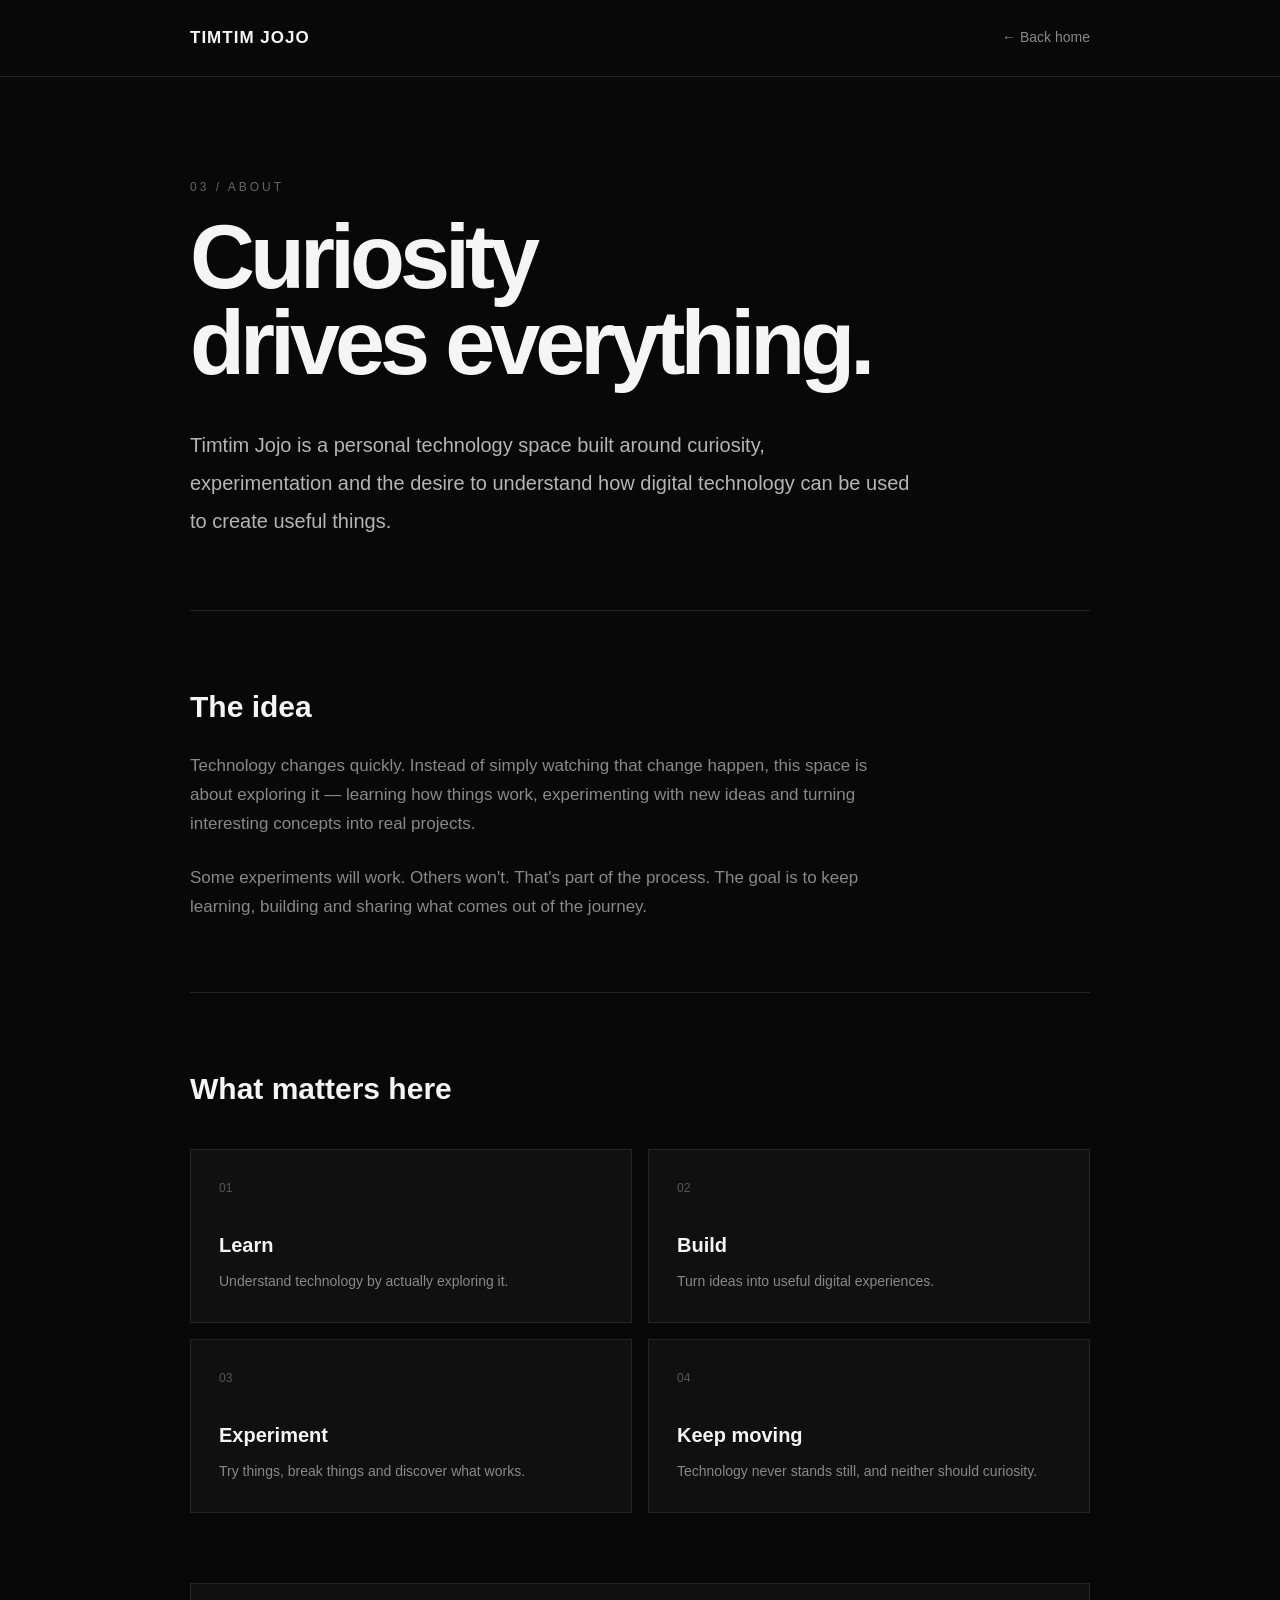
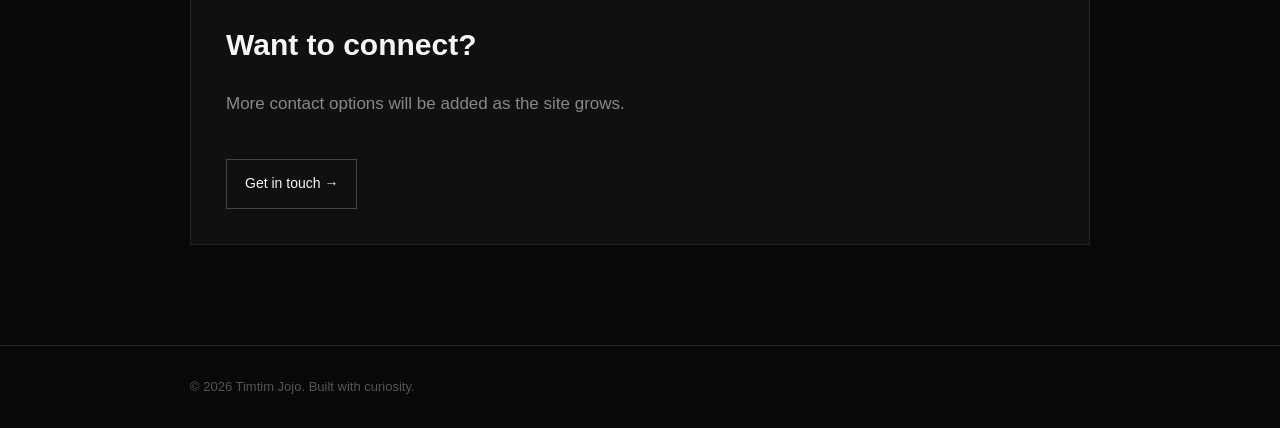
==== about.html @ 1bbe132c "Create about.html" ====
<!DOCTYPE html>
<html lang="en">
<head>
  <meta charset="UTF-8">
  <meta name="viewport" content="width=device-width, initial-scale=1.0">

  <title>About — Timtim Jojo</title>

  <meta
    name="description"
    content="About Timtim Jojo — technology, creativity, experimentation and building."
  >

  <style>
    * {
      margin: 0;
      padding: 0;
      box-sizing: border-box;
    }

    body {
      background: #080808;
      color: #f5f5f5;
      font-family: Arial, Helvetica, sans-serif;
      line-height: 1.7;
    }

    a {
      color: inherit;
      text-decoration: none;
    }

    .container {
      width: min(900px, 88%);
      margin: auto;
    }

    nav {
      border-bottom: 1px solid #242424;
    }

    .nav-inner {
      min-height: 76px;
      display: flex;
      align-items: center;
      justify-content: space-between;
    }

    .logo {
      font-size: 17px;
      font-weight: 700;
      letter-spacing: 1px;
    }

    .back {
      color: #888;
      font-size: 14px;
    }

    .back:hover {
      color: white;
    }

    main {
      padding: 100px 0;
    }

    .label {
      color: #666;
      font-size: 12px;
      text-transform: uppercase;
      letter-spacing: 3px;
      margin-bottom: 18px;
    }

    h1 {
      font-size: clamp(50px, 9vw, 90px);
      line-height: 0.95;
      letter-spacing: -5px;
      margin-bottom: 40px;
    }

    .intro {
      color: #b5b5b5;
      font-size: 20px;
      line-height: 1.9;
      max-width: 720px;
    }

    .divider {
      height: 1px;
      background: #242424;
      margin: 70px 0;
    }

    h2 {
      font-size: 30px;
      margin-bottom: 20px;
    }

    p {
      color: #888;
      font-size: 17px;
      margin-bottom: 25px;
      max-width: 720px;
    }

    .principles {
      display: grid;
      grid-template-columns: repeat(2, 1fr);
      gap: 16px;
      margin-top: 35px;
    }

    .principle {
      background: #101010;
      border: 1px solid #242424;
      padding: 28px;
    }

    .principle span {
      display: block;
      color: #555;
      font-size: 12px;
      margin-bottom: 30px;
    }

    .principle h3 {
      font-size: 20px;
      margin-bottom: 8px;
    }

    .principle p {
      font-size: 14px;
      margin-bottom: 0;
    }

    .contact {
      margin-top: 70px;
      padding: 35px;
      border: 1px solid #242424;
      background: #101010;
    }

    .contact a {
      display: inline-block;
      margin-top: 15px;
      padding: 12px 18px;
      border: 1px solid #444;
      font-size: 14px;
    }

    .contact a:hover {
      background: white;
      color: black;
    }

    footer {
      border-top: 1px solid #242424;
      padding: 30px 0;
      color: #555;
      font-size: 13px;
    }

    @media (max-width: 650px) {
      main {
        padding: 70px 0;
      }

      h1 {
        letter-spacing: -3px;
      }

      .principles {
        grid-template-columns: 1fr;
      }
    }
  </style>
</head>

<body>

  <nav>
    <div class="container nav-inner">

      <a href="index.html" class="logo">
        TIMTIM JOJO
      </a>

      <a href="index.html" class="back">
        ← Back home
      </a>

    </div>
  </nav>

  <main>

    <div class="container">

      <div class="label">
        03 / About
      </div>

      <h1>
        Curiosity<br>
        drives everything.
      </h1>

      <div class="intro">
        Timtim Jojo is a personal technology space built around
        curiosity, experimentation and the desire to understand
        how digital technology can be used to create useful things.
      </div>

      <div class="divider"></div>

      <h2>The idea</h2>

      <p>
        Technology changes quickly. Instead of simply watching that
        change happen, this space is about exploring it — learning
        how things work, experimenting with new ideas and turning
        interesting concepts into real projects.
      </p>

      <p>
        Some experiments will work. Others won't. That's part of the
        process. The goal is to keep learning, building and sharing
        what comes out of the journey.
      </p>

      <div class="divider"></div>

      <h2>What matters here</h2>

      <div class="principles">

        <div class="principle">
          <span>01</span>
          <h3>Learn</h3>
          <p>
            Understand technology by actually exploring it.
          </p>
        </div>

        <div class="principle">
          <span>02</span>
          <h3>Build</h3>
          <p>
            Turn ideas into useful digital experiences.
          </p>
        </div>

        <div class="principle">
          <span>03</span>
          <h3>Experiment</h3>
          <p>
            Try things, break things and discover what works.
          </p>
        </div>

        <div class="principle">
          <span>04</span>
          <h3>Keep moving</h3>
          <p>
            Technology never stands still, and neither should curiosity.
          </p>
        </div>

      </div>

      <div class="contact">

        <h2>
          Want to connect?
        </h2>

        <p>
          More contact options will be added as the site grows.
        </p>

        <a href="index.html#contact">
          Get in touch →
        </a>

      </div>

    </div>

  </main>

  <footer>
    <div class="container">
      © 2026 Timtim Jojo. Built with curiosity.
    </div>
  </footer>

</body>
</html>
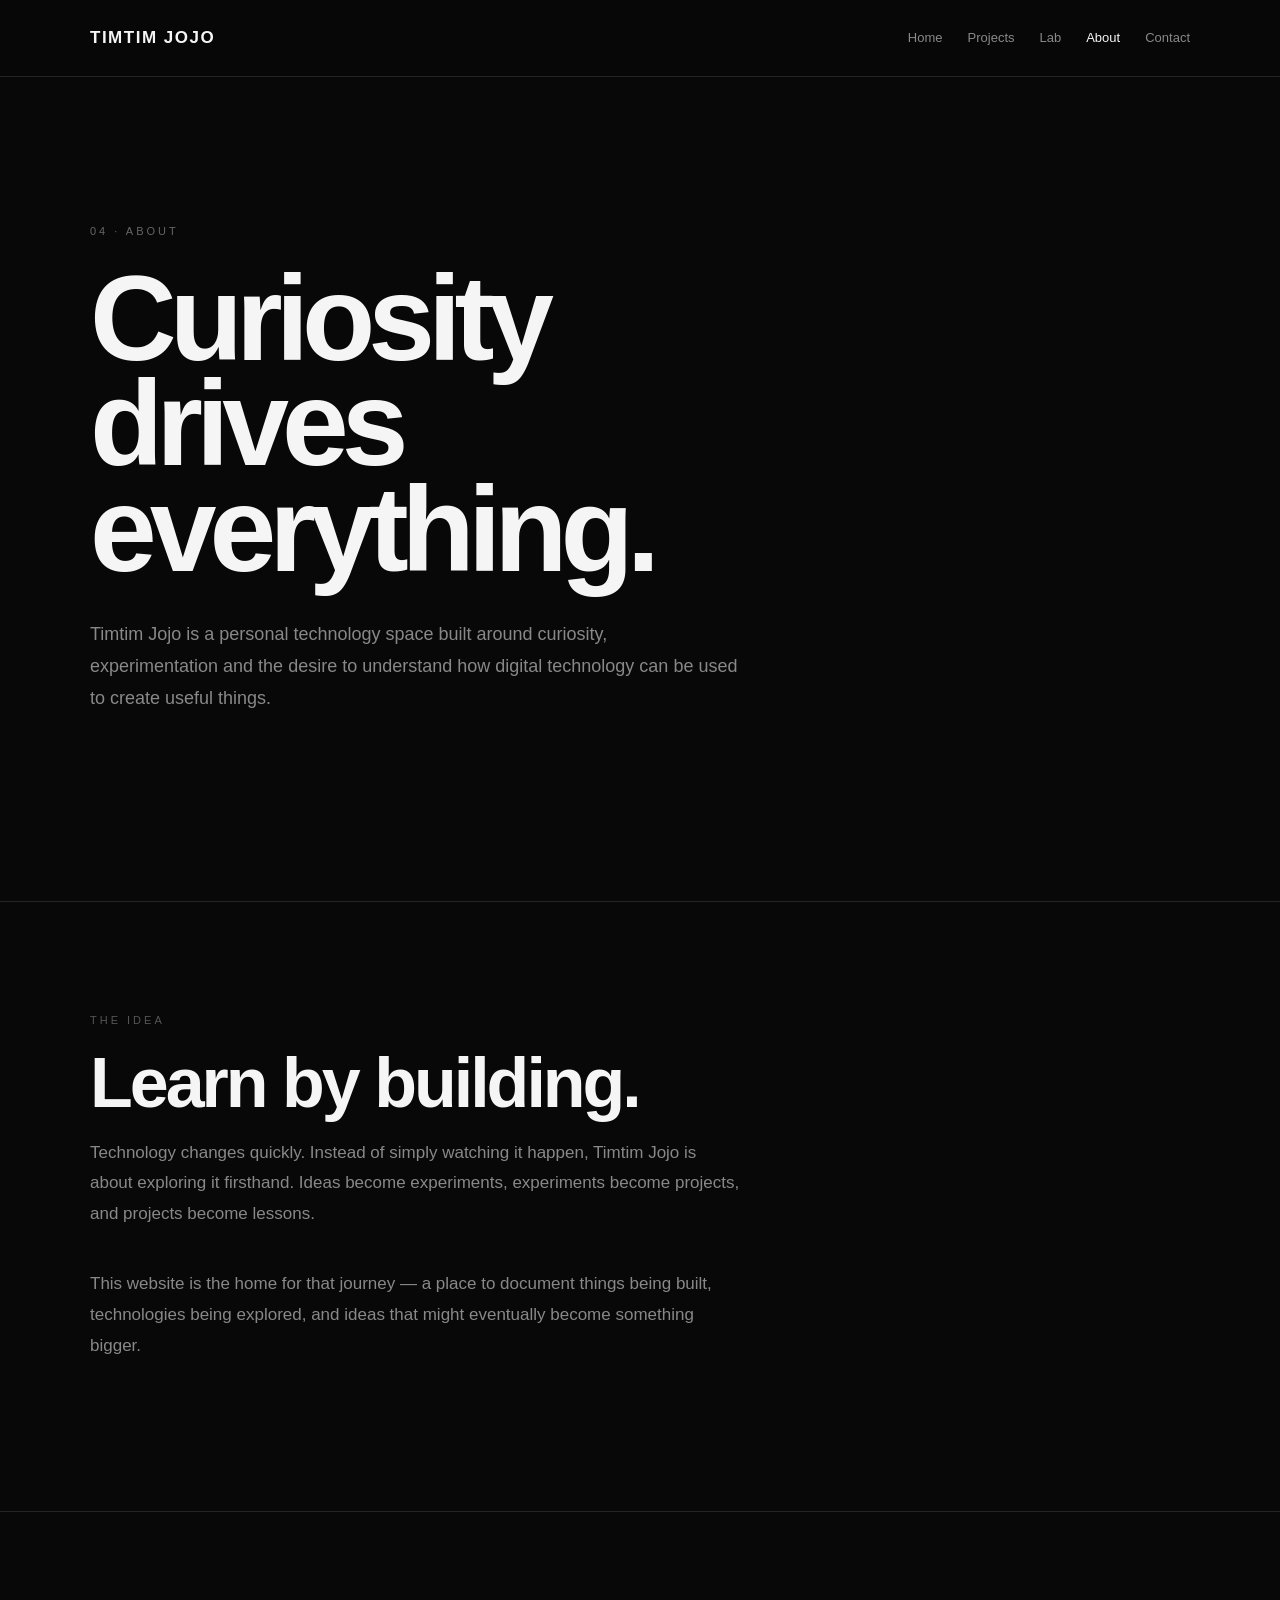
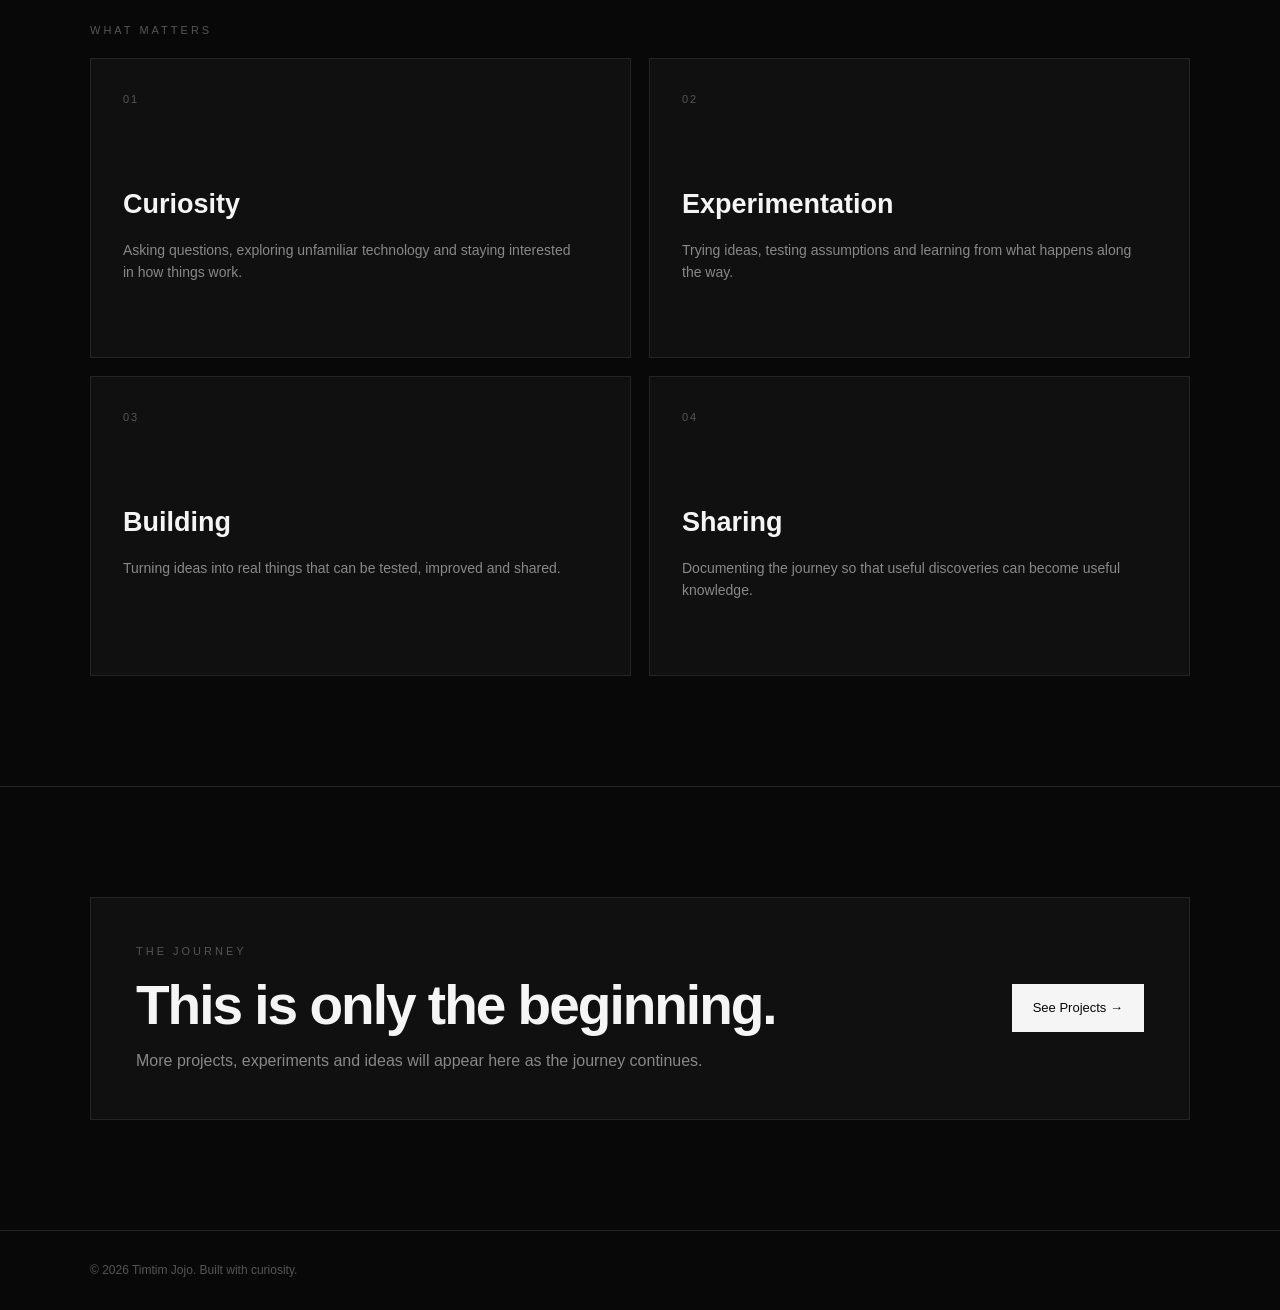
==== commit 6160df09: "Update about.html" ====
--- a/about.html
+++ b/about.html
@@ -8,293 +8,264 @@
 
   <meta
     name="description"
-    content="About Timtim Jojo — technology, creativity, experimentation and building."
+    content="About Timtim Jojo — curiosity, technology, experimentation and building useful things."
   >
 
-  <style>
-    * {
-      margin: 0;
-      padding: 0;
-      box-sizing: border-box;
-    }
-
-    body {
-      background: #080808;
-      color: #f5f5f5;
-      font-family: Arial, Helvetica, sans-serif;
-      line-height: 1.7;
-    }
-
-    a {
-      color: inherit;
-      text-decoration: none;
-    }
-
-    .container {
-      width: min(900px, 88%);
-      margin: auto;
-    }
-
-    nav {
-      border-bottom: 1px solid #242424;
-    }
-
-    .nav-inner {
-      min-height: 76px;
-      display: flex;
-      align-items: center;
-      justify-content: space-between;
-    }
-
-    .logo {
-      font-size: 17px;
-      font-weight: 700;
-      letter-spacing: 1px;
-    }
-
-    .back {
-      color: #888;
-      font-size: 14px;
-    }
-
-    .back:hover {
-      color: white;
-    }
-
-    main {
-      padding: 100px 0;
-    }
-
-    .label {
-      color: #666;
-      font-size: 12px;
-      text-transform: uppercase;
-      letter-spacing: 3px;
-      margin-bottom: 18px;
-    }
-
-    h1 {
-      font-size: clamp(50px, 9vw, 90px);
-      line-height: 0.95;
-      letter-spacing: -5px;
-      margin-bottom: 40px;
-    }
-
-    .intro {
-      color: #b5b5b5;
-      font-size: 20px;
-      line-height: 1.9;
-      max-width: 720px;
-    }
-
-    .divider {
-      height: 1px;
-      background: #242424;
-      margin: 70px 0;
-    }
-
-    h2 {
-      font-size: 30px;
-      margin-bottom: 20px;
-    }
-
-    p {
-      color: #888;
-      font-size: 17px;
-      margin-bottom: 25px;
-      max-width: 720px;
-    }
-
-    .principles {
-      display: grid;
-      grid-template-columns: repeat(2, 1fr);
-      gap: 16px;
-      margin-top: 35px;
-    }
-
-    .principle {
-      background: #101010;
-      border: 1px solid #242424;
-      padding: 28px;
-    }
-
-    .principle span {
-      display: block;
-      color: #555;
-      font-size: 12px;
-      margin-bottom: 30px;
-    }
-
-    .principle h3 {
-      font-size: 20px;
-      margin-bottom: 8px;
-    }
-
-    .principle p {
-      font-size: 14px;
-      margin-bottom: 0;
-    }
-
-    .contact {
-      margin-top: 70px;
-      padding: 35px;
-      border: 1px solid #242424;
-      background: #101010;
-    }
-
-    .contact a {
-      display: inline-block;
-      margin-top: 15px;
-      padding: 12px 18px;
-      border: 1px solid #444;
-      font-size: 14px;
-    }
-
-    .contact a:hover {
-      background: white;
-      color: black;
-    }
-
-    footer {
-      border-top: 1px solid #242424;
-      padding: 30px 0;
-      color: #555;
-      font-size: 13px;
-    }
-
-    @media (max-width: 650px) {
-      main {
-        padding: 70px 0;
-      }
-
-      h1 {
-        letter-spacing: -3px;
-      }
-
-      .principles {
-        grid-template-columns: 1fr;
-      }
-    }
-  </style>
+  <link rel="stylesheet" href="css/style.css">
 </head>
 
 <body>
 
-  <nav>
+  <!-- NAVIGATION -->
+
+  <nav class="navbar">
+
     <div class="container nav-inner">
 
       <a href="index.html" class="logo">
         TIMTIM JOJO
       </a>
 
-      <a href="index.html" class="back">
-        ← Back home
-      </a>
+      <div class="nav-links">
+
+        <a href="index.html">
+          Home
+        </a>
+
+        <a href="projects.html">
+          Projects
+        </a>
+
+        <a href="lab.html">
+          Lab
+        </a>
+
+        <a href="about.html" class="active">
+          About
+        </a>
+
+        <a href="index.html#contact">
+          Contact
+        </a>
+
+      </div>
 
     </div>
+
   </nav>
 
+
+  <!-- ABOUT -->
+
   <main>
 
+    <section class="hero">
+
+      <div class="container">
+
+        <div class="hero-content">
+
+          <div class="eyebrow">
+            04 · About
+          </div>
+
+          <h1>
+            Curiosity<br>
+            drives everything.
+          </h1>
+
+          <p class="hero-text">
+            Timtim Jojo is a personal technology space built around
+            curiosity, experimentation and the desire to understand
+            how digital technology can be used to create useful things.
+          </p>
+
+        </div>
+
+      </div>
+
+    </section>
+
+
+    <!-- STORY -->
+
+    <section class="section">
+
+      <div class="container">
+
+        <div class="section-label">
+          The idea
+        </div>
+
+        <div class="about-preview">
+
+          <h2 class="section-title">
+            Learn by building.
+          </h2>
+
+          <p class="section-description">
+            Technology changes quickly. Instead of simply watching
+            it happen, Timtim Jojo is about exploring it firsthand.
+            Ideas become experiments, experiments become projects,
+            and projects become lessons.
+          </p>
+
+          <p class="section-description">
+            This website is the home for that journey — a place to
+            document things being built, technologies being explored,
+            and ideas that might eventually become something bigger.
+          </p>
+
+        </div>
+
+      </div>
+
+    </section>
+
+
+    <!-- VALUES -->
+
+    <section class="section">
+
+      <div class="container">
+
+        <div class="section-label">
+          What matters
+        </div>
+
+        <div class="grid">
+
+          <article class="card">
+
+            <div class="card-number">
+              01
+            </div>
+
+            <h3>
+              Curiosity
+            </h3>
+
+            <p>
+              Asking questions, exploring unfamiliar technology
+              and staying interested in how things work.
+            </p>
+
+          </article>
+
+
+          <article class="card">
+
+            <div class="card-number">
+              02
+            </div>
+
+            <h3>
+              Experimentation
+            </h3>
+
+            <p>
+              Trying ideas, testing assumptions and learning
+              from what happens along the way.
+            </p>
+
+          </article>
+
+
+          <article class="card">
+
+            <div class="card-number">
+              03
+            </div>
+
+            <h3>
+              Building
+            </h3>
+
+            <p>
+              Turning ideas into real things that can be tested,
+              improved and shared.
+            </p>
+
+          </article>
+
+
+          <article class="card">
+
+            <div class="card-number">
+              04
+            </div>
+
+            <h3>
+              Sharing
+            </h3>
+
+            <p>
+              Documenting the journey so that useful discoveries
+              can become useful knowledge.
+            </p>
+
+          </article>
+
+        </div>
+
+      </div>
+
+    </section>
+
+
+    <!-- CLOSING -->
+
+    <section class="section">
+
+      <div class="container">
+
+        <div class="contact-box">
+
+          <div>
+
+            <div class="section-label">
+              The journey
+            </div>
+
+            <h2>
+              This is only the beginning.
+            </h2>
+
+            <p>
+              More projects, experiments and ideas will appear
+              here as the journey continues.
+            </p>
+
+          </div>
+
+          <a href="projects.html" class="button primary">
+            See Projects →
+          </a>
+
+        </div>
+
+      </div>
+
+    </section>
+
+  </main>
+
+
+  <!-- FOOTER -->
+
+  <footer>
+
     <div class="container">
 
-      <div class="label">
-        03 / About
-      </div>
-
-      <h1>
-        Curiosity<br>
-        drives everything.
-      </h1>
-
-      <div class="intro">
-        Timtim Jojo is a personal technology space built around
-        curiosity, experimentation and the desire to understand
-        how digital technology can be used to create useful things.
-      </div>
-
-      <div class="divider"></div>
-
-      <h2>The idea</h2>
-
-      <p>
-        Technology changes quickly. Instead of simply watching that
-        change happen, this space is about exploring it — learning
-        how things work, experimenting with new ideas and turning
-        interesting concepts into real projects.
-      </p>
-
-      <p>
-        Some experiments will work. Others won't. That's part of the
-        process. The goal is to keep learning, building and sharing
-        what comes out of the journey.
-      </p>
-
-      <div class="divider"></div>
-
-      <h2>What matters here</h2>
-
-      <div class="principles">
-
-        <div class="principle">
-          <span>01</span>
-          <h3>Learn</h3>
-          <p>
-            Understand technology by actually exploring it.
-          </p>
-        </div>
-
-        <div class="principle">
-          <span>02</span>
-          <h3>Build</h3>
-          <p>
-            Turn ideas into useful digital experiences.
-          </p>
-        </div>
-
-        <div class="principle">
-          <span>03</span>
-          <h3>Experiment</h3>
-          <p>
-            Try things, break things and discover what works.
-          </p>
-        </div>
-
-        <div class="principle">
-          <span>04</span>
-          <h3>Keep moving</h3>
-          <p>
-            Technology never stands still, and neither should curiosity.
-          </p>
-        </div>
-
-      </div>
-
-      <div class="contact">
-
-        <h2>
-          Want to connect?
-        </h2>
-
-        <p>
-          More contact options will be added as the site grows.
-        </p>
-
-        <a href="index.html#contact">
-          Get in touch →
-        </a>
-
-      </div>
+      © 2026 Timtim Jojo.
+      Built with curiosity.
 
     </div>
 
-  </main>
-
-  <footer>
-    <div class="container">
-      © 2026 Timtim Jojo. Built with curiosity.
-    </div>
   </footer>
+
+
+  <script src="js/main.js"></script>
 
 </body>
 </html>
--- a/css/style.css
+++ b/css/style.css
@@ -0,0 +1,393 @@
+/* =========================================================
+   TIMTIM JOJO — MAIN STYLESHEET
+   ========================================================= */
+
+* {
+  margin: 0;
+  padding: 0;
+  box-sizing: border-box;
+}
+
+:root {
+  --bg: #080808;
+  --surface: #101010;
+  --surface-2: #141414;
+  --border: #242424;
+  --border-light: #333333;
+  --text: #f5f5f5;
+  --muted: #888888;
+  --soft: #b5b5b5;
+}
+
+html {
+  scroll-behavior: smooth;
+}
+
+body {
+  background: var(--bg);
+  color: var(--text);
+  font-family: Arial, Helvetica, sans-serif;
+  line-height: 1.6;
+}
+
+a {
+  color: inherit;
+  text-decoration: none;
+}
+
+button,
+a {
+  -webkit-tap-highlight-color: transparent;
+}
+
+.container {
+  width: min(1100px, 88%);
+  margin: 0 auto;
+}
+
+
+/* =========================================================
+   NAVIGATION
+   ========================================================= */
+
+.navbar {
+  position: sticky;
+  top: 0;
+  z-index: 1000;
+  background: rgba(8, 8, 8, 0.94);
+  border-bottom: 1px solid var(--border);
+  backdrop-filter: blur(12px);
+}
+
+.nav-inner {
+  min-height: 76px;
+  display: flex;
+  align-items: center;
+  justify-content: space-between;
+  gap: 25px;
+}
+
+.logo {
+  font-size: 17px;
+  font-weight: 700;
+  letter-spacing: 1.5px;
+  white-space: nowrap;
+}
+
+.nav-links {
+  display: flex;
+  align-items: center;
+  gap: 25px;
+}
+
+.nav-links a {
+  color: var(--muted);
+  font-size: 13px;
+  transition: color 0.2s ease;
+}
+
+.nav-links a:hover,
+.nav-links a.active {
+  color: var(--text);
+}
+
+
+/* =========================================================
+   HERO
+   ========================================================= */
+
+.hero {
+  min-height: calc(100vh - 76px);
+  display: flex;
+  align-items: center;
+  padding: 100px 0;
+}
+
+.hero-content {
+  max-width: 850px;
+}
+
+.eyebrow {
+  color: #666666;
+  text-transform: uppercase;
+  letter-spacing: 3px;
+  font-size: 11px;
+  margin-bottom: 25px;
+}
+
+.hero h1 {
+  font-size: clamp(58px, 11vw, 120px);
+  line-height: 0.88;
+  letter-spacing: -7px;
+  margin-bottom: 35px;
+}
+
+.hero-text {
+  max-width: 650px;
+  color: var(--muted);
+  font-size: 18px;
+  line-height: 1.8;
+  margin-bottom: 40px;
+}
+
+
+/* =========================================================
+   BUTTONS
+   ========================================================= */
+
+.buttons {
+  display: flex;
+  align-items: center;
+  flex-wrap: wrap;
+  gap: 12px;
+}
+
+.button {
+  display: inline-flex;
+  align-items: center;
+  justify-content: center;
+  min-height: 48px;
+  padding: 0 20px;
+  border: 1px solid var(--border-light);
+  color: var(--text);
+  font-size: 13px;
+  transition: all 0.25s ease;
+}
+
+.button:hover {
+  border-color: #666666;
+  transform: translateY(-2px);
+}
+
+.button.primary {
+  background: var(--text);
+  color: #080808;
+  border-color: var(--text);
+}
+
+.button.primary:hover {
+  background: #cccccc;
+}
+
+
+/* =========================================================
+   SECTIONS
+   ========================================================= */
+
+.section {
+  padding: 110px 0;
+  border-top: 1px solid var(--border);
+}
+
+.section-label {
+  color: #555555;
+  font-size: 11px;
+  text-transform: uppercase;
+  letter-spacing: 3px;
+  margin-bottom: 18px;
+}
+
+.section-title {
+  font-size: clamp(38px, 6vw, 70px);
+  line-height: 1;
+  letter-spacing: -3px;
+  margin-bottom: 20px;
+}
+
+.section-description {
+  color: var(--muted);
+  max-width: 650px;
+  font-size: 17px;
+  line-height: 1.8;
+  margin-bottom: 40px;
+}
+
+
+/* =========================================================
+   CARDS
+   ========================================================= */
+
+.grid {
+  display: grid;
+  grid-template-columns: repeat(2, 1fr);
+  gap: 18px;
+}
+
+.card {
+  display: block;
+  min-height: 300px;
+  padding: 32px;
+  background: var(--surface);
+  border: 1px solid var(--border);
+  transition: all 0.25s ease;
+}
+
+.card:hover {
+  transform: translateY(-5px);
+  border-color: #444444;
+  background: var(--surface-2);
+}
+
+.card-number {
+  color: #555555;
+  font-size: 11px;
+  letter-spacing: 2px;
+}
+
+.card h3 {
+  font-size: 27px;
+  margin: 75px 0 12px;
+}
+
+.card p {
+  color: var(--muted);
+  font-size: 14px;
+  max-width: 450px;
+}
+
+
+/* =========================================================
+   ABOUT PREVIEW
+   ========================================================= */
+
+.about-preview {
+  max-width: 850px;
+}
+
+.text-link {
+  display: inline-block;
+  border-bottom: 1px solid #444444;
+  padding-bottom: 5px;
+  font-size: 14px;
+  transition: border-color 0.2s ease;
+}
+
+.text-link:hover {
+  border-color: white;
+}
+
+
+/* =========================================================
+   CONTACT
+   ========================================================= */
+
+.contact-box {
+  display: flex;
+  align-items: center;
+  justify-content: space-between;
+  gap: 40px;
+  padding: 45px;
+  background: var(--surface);
+  border: 1px solid var(--border);
+}
+
+.contact-box h2 {
+  font-size: clamp(32px, 5vw, 55px);
+  line-height: 1;
+  letter-spacing: -2px;
+  margin-bottom: 15px;
+}
+
+.contact-box p {
+  color: var(--muted);
+}
+
+
+/* =========================================================
+   FOOTER
+   ========================================================= */
+
+footer {
+  border-top: 1px solid var(--border);
+  padding: 30px 0;
+  color: #555555;
+  font-size: 12px;
+}
+
+
+/* =========================================================
+   MOBILE
+   ========================================================= */
+
+@media (max-width: 760px) {
+
+  .nav-inner {
+    min-height: 65px;
+  }
+
+  .nav-links {
+    gap: 12px;
+  }
+
+  .nav-links a {
+    font-size: 11px;
+  }
+
+  .hero {
+    min-height: auto;
+    padding: 100px 0 120px;
+  }
+
+  .hero h1 {
+    letter-spacing: -4px;
+  }
+
+  .grid {
+    grid-template-columns: 1fr;
+  }
+
+  .contact-box {
+    flex-direction: column;
+    align-items: flex-start;
+  }
+
+}
+
+@media (max-width: 500px) {
+
+  .container {
+    width: 90%;
+  }
+
+  .logo {
+    font-size: 14px;
+  }
+
+  .nav-links {
+    gap: 9px;
+  }
+
+  .nav-links a {
+    font-size: 10px;
+  }
+
+  .hero {
+    padding-top: 80px;
+  }
+
+  .hero-text {
+    font-size: 16px;
+  }
+
+  .buttons {
+    flex-direction: column;
+    align-items: stretch;
+  }
+
+  .button {
+    width: 100%;
+  }
+
+  .section {
+    padding: 80px 0;
+  }
+
+  .card {
+    min-height: 260px;
+  }
+
+  .contact-box {
+    padding: 30px;
+  }
+
+}
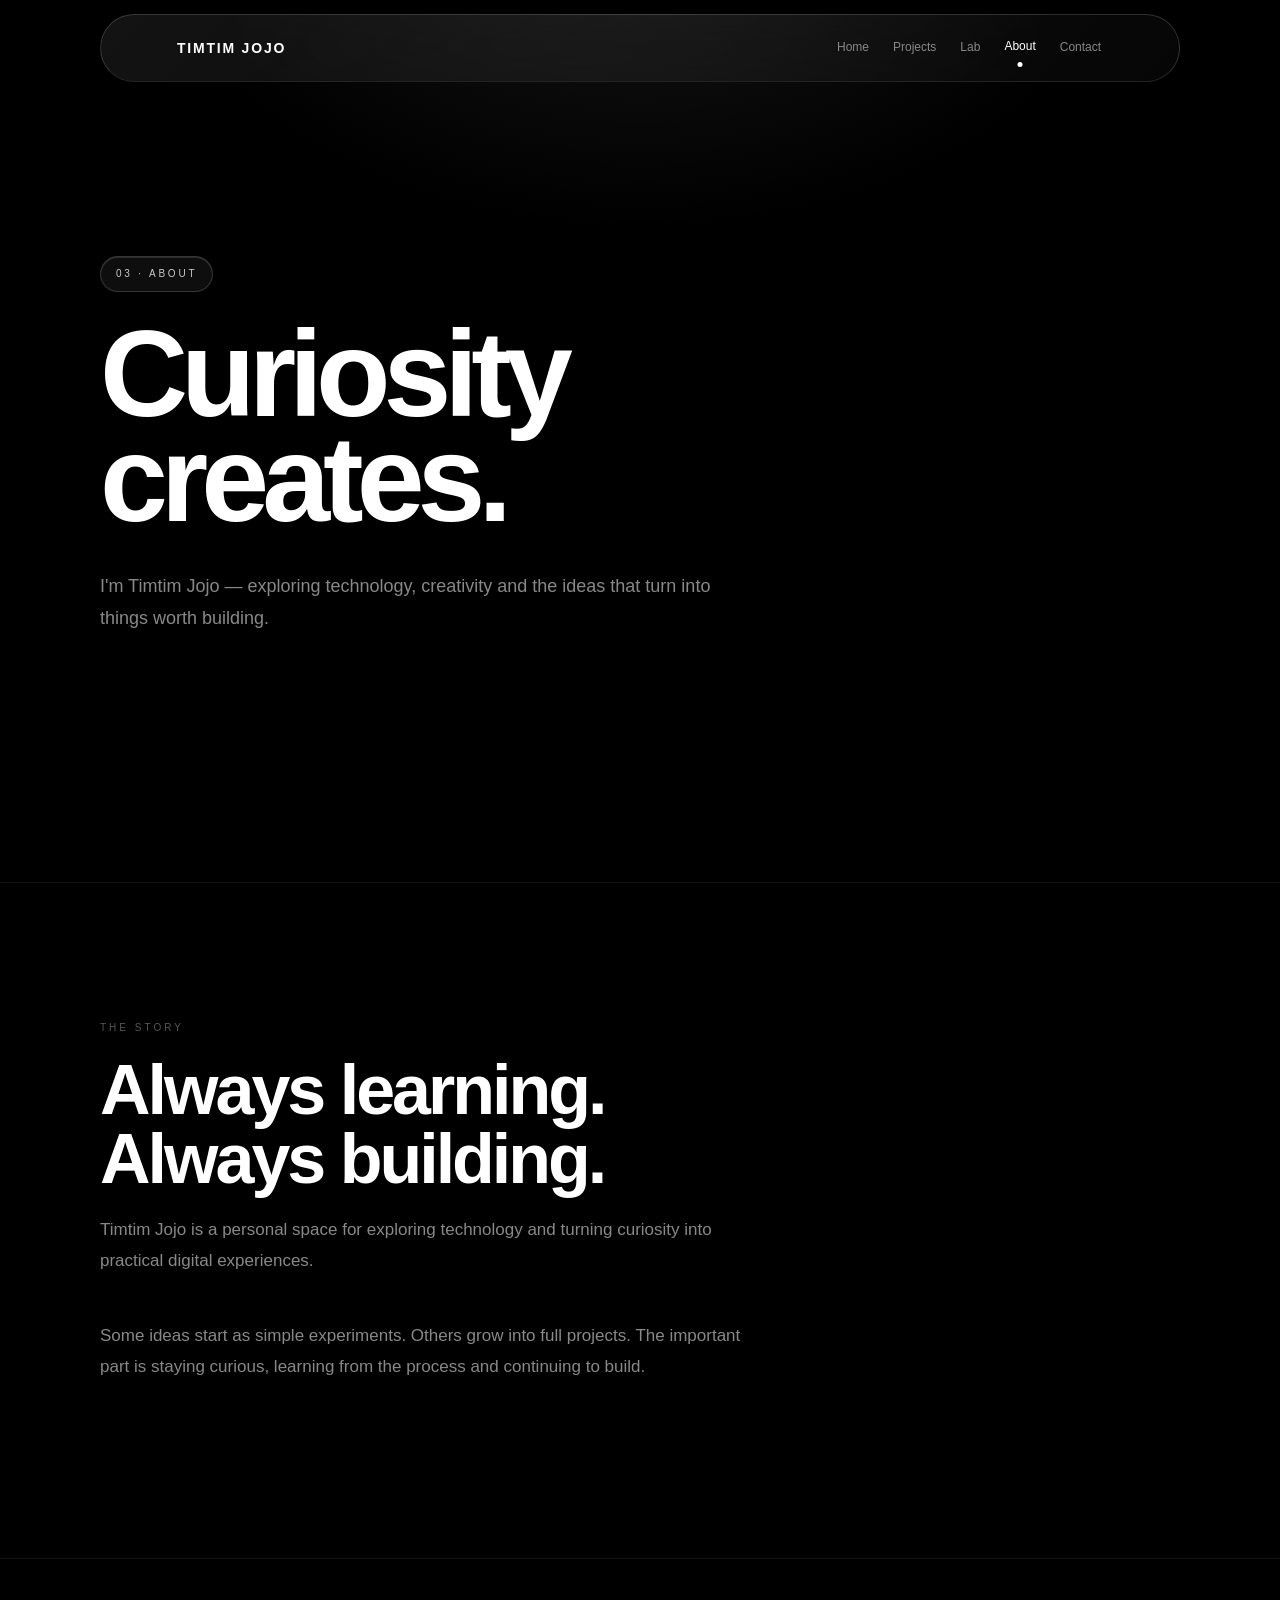
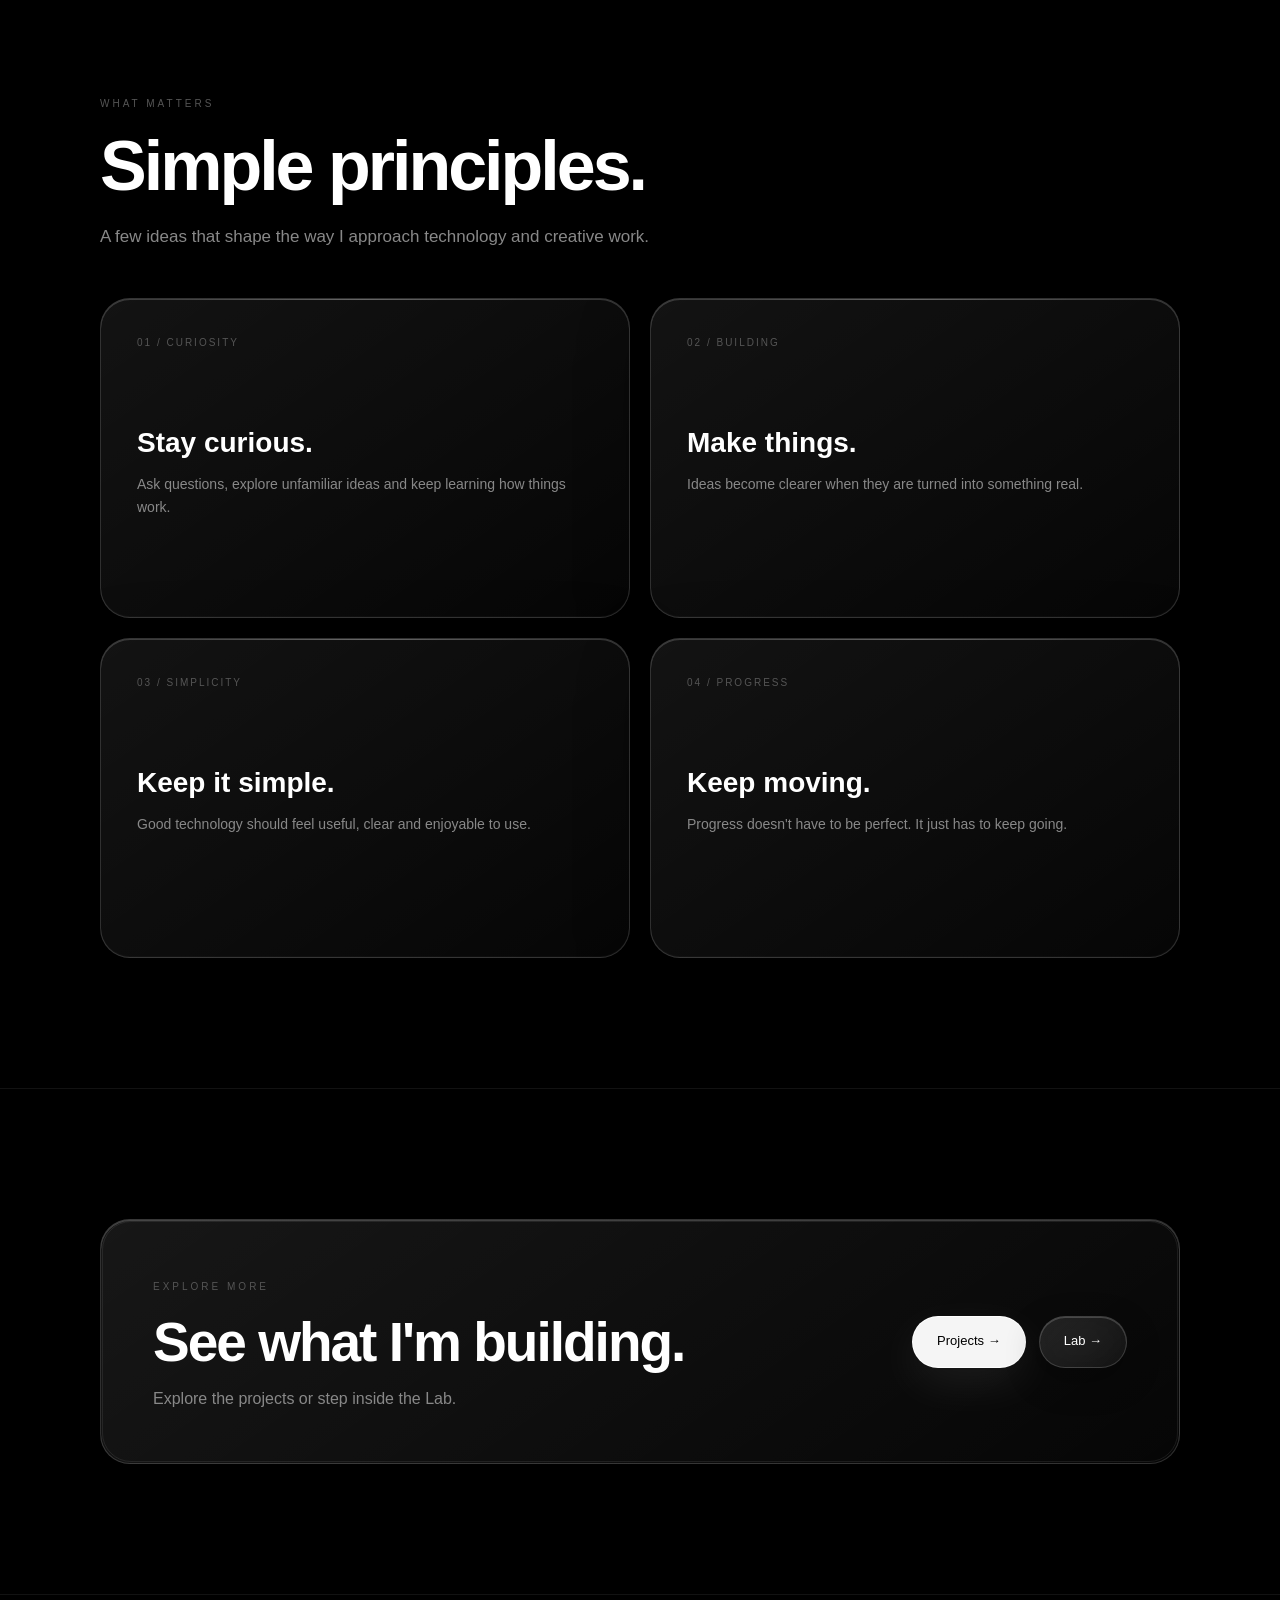
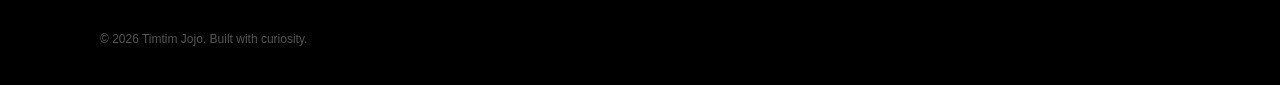
==== commit 30858379: "Update about.html" ====
--- a/about.html
+++ b/about.html
@@ -8,7 +8,12 @@
 
   <meta
     name="description"
-    content="About Timtim Jojo — curiosity, technology, experimentation and building useful things."
+    content="About Timtim Jojo — curiosity, technology, creativity and building useful digital experiences."
+  >
+
+  <meta
+    name="google-site-verification"
+    content="C1fHJTBb7CfI8gK5sGVgSLDNzCFoXIOMep0M8qt9bts"
   >
 
   <link rel="stylesheet" href="css/style.css">
@@ -16,7 +21,9 @@
 
 <body>
 
-  <!-- NAVIGATION -->
+  <!-- =====================================================
+       NAVIGATION
+       ===================================================== -->
 
   <nav class="navbar">
 
@@ -55,10 +62,17 @@
   </nav>
 
 
-  <!-- ABOUT -->
+  <!-- =====================================================
+       MAIN
+       ===================================================== -->
 
   <main>
 
+
+    <!-- ===================================================
+         ABOUT HERO
+         =================================================== -->
+
     <section class="hero">
 
       <div class="container">
@@ -66,18 +80,17 @@
         <div class="hero-content">
 
           <div class="eyebrow">
-            04 · About
+            03 · About
           </div>
 
           <h1>
             Curiosity<br>
-            drives everything.
+            creates.
           </h1>
 
           <p class="hero-text">
-            Timtim Jojo is a personal technology space built around
-            curiosity, experimentation and the desire to understand
-            how digital technology can be used to create useful things.
+            I'm Timtim Jojo — exploring technology, creativity
+            and the ideas that turn into things worth building.
           </p>
 
         </div>
@@ -87,34 +100,141 @@
     </section>
 
 
-    <!-- STORY -->
+    <!-- ===================================================
+         STORY
+         =================================================== -->
 
     <section class="section">
 
       <div class="container">
 
+        <div class="about-preview">
+
+          <div class="section-label">
+            The Story
+          </div>
+
+          <h2 class="section-title">
+            Always learning.<br>
+            Always building.
+          </h2>
+
+          <p class="section-description">
+            Timtim Jojo is a personal space for exploring
+            technology and turning curiosity into practical
+            digital experiences.
+          </p>
+
+          <p class="section-description">
+            Some ideas start as simple experiments. Others
+            grow into full projects. The important part is
+            staying curious, learning from the process and
+            continuing to build.
+          </p>
+
+        </div>
+
+      </div>
+
+    </section>
+
+
+    <!-- ===================================================
+         VALUES
+         =================================================== -->
+
+    <section class="section">
+
+      <div class="container">
+
         <div class="section-label">
-          The idea
-        </div>
-
-        <div class="about-preview">
-
-          <h2 class="section-title">
-            Learn by building.
-          </h2>
-
-          <p class="section-description">
-            Technology changes quickly. Instead of simply watching
-            it happen, Timtim Jojo is about exploring it firsthand.
-            Ideas become experiments, experiments become projects,
-            and projects become lessons.
-          </p>
-
-          <p class="section-description">
-            This website is the home for that journey — a place to
-            document things being built, technologies being explored,
-            and ideas that might eventually become something bigger.
-          </p>
+          What Matters
+        </div>
+
+        <h2 class="section-title">
+          Simple principles.
+        </h2>
+
+        <p class="section-description">
+          A few ideas that shape the way I approach technology
+          and creative work.
+        </p>
+
+
+        <div class="grid">
+
+
+          <article class="card reveal">
+
+            <div class="card-number">
+              01 / CURIOSITY
+            </div>
+
+            <h3>
+              Stay curious.
+            </h3>
+
+            <p>
+              Ask questions, explore unfamiliar ideas and
+              keep learning how things work.
+            </p>
+
+          </article>
+
+
+          <article class="card reveal">
+
+            <div class="card-number">
+              02 / BUILDING
+            </div>
+
+            <h3>
+              Make things.
+            </h3>
+
+            <p>
+              Ideas become clearer when they are turned
+              into something real.
+            </p>
+
+          </article>
+
+
+          <article class="card reveal">
+
+            <div class="card-number">
+              03 / SIMPLICITY
+            </div>
+
+            <h3>
+              Keep it simple.
+            </h3>
+
+            <p>
+              Good technology should feel useful, clear
+              and enjoyable to use.
+            </p>
+
+          </article>
+
+
+          <article class="card reveal">
+
+            <div class="card-number">
+              04 / PROGRESS
+            </div>
+
+            <h3>
+              Keep moving.
+            </h3>
+
+            <p>
+              Progress doesn't have to be perfect.
+              It just has to keep going.
+            </p>
+
+          </article>
+
 
         </div>
 
@@ -123,88 +243,49 @@
     </section>
 
 
-    <!-- VALUES -->
+    <!-- ===================================================
+         EXPLORE
+         =================================================== -->
 
     <section class="section">
 
       <div class="container">
 
-        <div class="section-label">
-          What matters
-        </div>
-
-        <div class="grid">
-
-          <article class="card">
-
-            <div class="card-number">
-              01
-            </div>
-
-            <h3>
-              Curiosity
-            </h3>
-
-            <p>
-              Asking questions, exploring unfamiliar technology
-              and staying interested in how things work.
-            </p>
-
-          </article>
-
-
-          <article class="card">
-
-            <div class="card-number">
-              02
-            </div>
-
-            <h3>
-              Experimentation
-            </h3>
-
-            <p>
-              Trying ideas, testing assumptions and learning
-              from what happens along the way.
-            </p>
-
-          </article>
-
-
-          <article class="card">
-
-            <div class="card-number">
-              03
-            </div>
-
-            <h3>
-              Building
-            </h3>
-
-            <p>
-              Turning ideas into real things that can be tested,
-              improved and shared.
-            </p>
-
-          </article>
-
-
-          <article class="card">
-
-            <div class="card-number">
-              04
-            </div>
-
-            <h3>
-              Sharing
-            </h3>
-
-            <p>
-              Documenting the journey so that useful discoveries
-              can become useful knowledge.
-            </p>
-
-          </article>
+        <div class="contact-box reveal">
+
+          <div>
+
+            <div class="section-label">
+              Explore More
+            </div>
+
+            <h2>
+              See what I'm building.
+            </h2>
+
+            <p>
+              Explore the projects or step inside the Lab.
+            </p>
+
+          </div>
+
+          <div class="buttons">
+
+            <a
+              href="projects.html"
+              class="button primary"
+            >
+              Projects →
+            </a>
+
+            <a
+              href="lab.html"
+              class="button"
+            >
+              Lab →
+            </a>
+
+          </div>
 
         </div>
 
@@ -213,45 +294,12 @@
     </section>
 
 
-    <!-- CLOSING -->
-
-    <section class="section">
-
-      <div class="container">
-
-        <div class="contact-box">
-
-          <div>
-
-            <div class="section-label">
-              The journey
-            </div>
-
-            <h2>
-              This is only the beginning.
-            </h2>
-
-            <p>
-              More projects, experiments and ideas will appear
-              here as the journey continues.
-            </p>
-
-          </div>
-
-          <a href="projects.html" class="button primary">
-            See Projects →
-          </a>
-
-        </div>
-
-      </div>
-
-    </section>
-
   </main>
 
 
-  <!-- FOOTER -->
+  <!-- =====================================================
+       FOOTER
+       ===================================================== -->
 
   <footer>
 
--- a/css/style.css
+++ b/css/style.css
@@ -1,7 +1,3 @@
-/* =========================================================
-   TIMTIM JOJO — MAIN STYLESHEET
-   ========================================================= */
-
 * {
   margin: 0;
   padding: 0;
@@ -9,25 +5,55 @@
 }
 
 :root {
-  --bg: #080808;
-  --surface: #101010;
-  --surface-2: #141414;
-  --border: #242424;
-  --border-light: #333333;
-  --text: #f5f5f5;
-  --muted: #888888;
-  --soft: #b5b5b5;
+  --black: #000;
+  --white: #fff;
+  --gray-1: #f5f5f5;
+  --gray-2: #c8c8c8;
+  --gray-3: #888;
+  --gray-4: #555;
+
+  --glass: rgba(255, 255, 255, 0.055);
+  --glass-strong: rgba(255, 255, 255, 0.09);
+  --glass-border: rgba(255, 255, 255, 0.16);
+  --glass-highlight: rgba(255, 255, 255, 0.25);
+
+  --radius: 30px;
+  --pill: 999px;
+
+  --smooth: cubic-bezier(0.22, 1, 0.36, 1);
+  --premium: cubic-bezier(0.16, 1, 0.3, 1);
 }
 
 html {
+  background: var(--black);
   scroll-behavior: smooth;
 }
 
 body {
-  background: var(--bg);
-  color: var(--text);
-  font-family: Arial, Helvetica, sans-serif;
+  min-height: 100vh;
+  overflow-x: hidden;
+
+  color: var(--white);
+
+  font-family:
+    -apple-system,
+    BlinkMacSystemFont,
+    "SF Pro Display",
+    "Segoe UI",
+    Arial,
+    sans-serif;
+
   line-height: 1.6;
+
+  background:
+    radial-gradient(
+      700px 450px at 50% -100px,
+      rgba(255,255,255,0.09),
+      transparent 70%
+    ),
+    #000;
+
+  animation: pageIn 1s var(--smooth) both;
 }
 
 a {
@@ -35,60 +61,190 @@
   text-decoration: none;
 }
 
+img {
+  display: block;
+  max-width: 100%;
+}
+
 button,
 a {
   -webkit-tap-highlight-color: transparent;
 }
 
 .container {
-  width: min(1100px, 88%);
-  margin: 0 auto;
-}
-
-
-/* =========================================================
-   NAVIGATION
+  width: min(1080px, 90%);
+  margin: auto;
+}
+
+
+/* =========================================================
+   PAGE
+   ========================================================= */
+
+@keyframes pageIn {
+  from {
+    opacity: 0;
+  }
+
+  to {
+    opacity: 1;
+  }
+}
+
+
+/* =========================================================
+   FLOATING GLASS NAV
    ========================================================= */
 
 .navbar {
   position: sticky;
-  top: 0;
+  top: 14px;
+
   z-index: 1000;
-  background: rgba(8, 8, 8, 0.94);
-  border-bottom: 1px solid var(--border);
-  backdrop-filter: blur(12px);
+
+  width: min(1080px, 94%);
+
+  margin: 14px auto 0;
+
+  border:
+    1px solid var(--glass-border);
+
+  border-radius:
+    var(--pill);
+
+  background:
+    linear-gradient(
+      135deg,
+      rgba(255,255,255,0.075),
+      rgba(255,255,255,0.025)
+    );
+
+  backdrop-filter:
+    blur(28px)
+    saturate(120%);
+
+  -webkit-backdrop-filter:
+    blur(28px)
+    saturate(120%);
+
+  box-shadow:
+    inset 0 1px 0 var(--glass-highlight),
+    0 18px 60px rgba(0,0,0,0.55);
+
+  transition:
+    transform 0.5s var(--smooth),
+    background 0.5s ease,
+    border-color 0.5s ease,
+    box-shadow 0.5s ease;
+}
+
+.navbar:hover {
+  background:
+    linear-gradient(
+      135deg,
+      rgba(255,255,255,0.095),
+      rgba(255,255,255,0.035)
+    );
+
+  border-color:
+    rgba(255,255,255,0.22);
+
+  box-shadow:
+    inset 0 1px 0 rgba(255,255,255,0.3),
+    0 22px 70px rgba(0,0,0,0.6);
 }
 
 .nav-inner {
-  min-height: 76px;
+  min-height: 66px;
+
   display: flex;
   align-items: center;
   justify-content: space-between;
-  gap: 25px;
+
+  padding: 0 22px;
+
+  gap: 20px;
 }
 
 .logo {
-  font-size: 17px;
+  font-size: 14px;
   font-weight: 700;
-  letter-spacing: 1.5px;
+
+  letter-spacing: 1.8px;
+
   white-space: nowrap;
+
+  transition:
+    opacity 0.3s ease,
+    transform 0.5s var(--smooth);
+}
+
+.logo:hover {
+  opacity: 0.7;
+  transform: translateX(4px);
 }
 
 .nav-links {
   display: flex;
   align-items: center;
-  gap: 25px;
+
+  gap: 20px;
 }
 
 .nav-links a {
-  color: var(--muted);
-  font-size: 13px;
-  transition: color 0.2s ease;
+  position: relative;
+
+  padding: 8px 2px;
+
+  color: var(--gray-3);
+
+  font-size: 12px;
+
+  transition:
+    color 0.35s ease,
+    transform 0.4s var(--smooth);
 }
 
 .nav-links a:hover,
 .nav-links a.active {
-  color: var(--text);
+  color: var(--white);
+
+  transform: translateY(-1px);
+}
+
+.nav-links a::after {
+  content: "";
+
+  position: absolute;
+
+  left: 50%;
+  bottom: -2px;
+
+  width: 5px;
+  height: 5px;
+
+  border-radius: 50%;
+
+  background: white;
+
+  opacity: 0;
+
+  transform:
+    translate(-50%, 5px)
+    scale(0);
+
+  transition:
+    opacity 0.3s ease,
+    transform 0.4s var(--smooth);
+}
+
+.nav-links a:hover::after,
+.nav-links a.active::after {
+  opacity: 1;
+
+  transform:
+    translate(-50%, 0)
+    scale(1);
 }
 
 
@@ -97,76 +253,257 @@
    ========================================================= */
 
 .hero {
-  min-height: calc(100vh - 76px);
+  min-height: calc(100vh - 100px);
+
   display: flex;
   align-items: center;
-  padding: 100px 0;
+
+  padding:
+    120px
+    0
+    150px;
 }
 
 .hero-content {
   max-width: 850px;
+
+  animation:
+    heroReveal
+    1.2s
+    0.1s
+    var(--premium)
+    both;
+}
+
+@keyframes heroReveal {
+
+  from {
+    opacity: 0;
+
+    transform:
+      translateY(70px)
+      scale(0.97);
+  }
+
+  to {
+    opacity: 1;
+
+    transform:
+      translateY(0)
+      scale(1);
+  }
+
 }
 
 .eyebrow {
-  color: #666666;
+  display: inline-flex;
+  align-items: center;
+
+  padding:
+    9px
+    15px;
+
+  margin-bottom: 30px;
+
+  border:
+    1px solid var(--glass-border);
+
+  border-radius:
+    var(--pill);
+
+  background:
+    var(--glass);
+
+  backdrop-filter:
+    blur(18px);
+
+  -webkit-backdrop-filter:
+    blur(18px);
+
+  color:
+    var(--gray-2);
+
+  font-size: 10px;
+
   text-transform: uppercase;
-  letter-spacing: 3px;
-  font-size: 11px;
-  margin-bottom: 25px;
+
+  letter-spacing: 2.8px;
+
+  box-shadow:
+    inset 0 1px 0 rgba(255,255,255,0.12);
+
+  transition:
+    transform 0.5s var(--smooth),
+    background 0.4s ease,
+    border-color 0.4s ease;
+}
+
+.eyebrow:hover {
+  transform: translateY(-3px);
+
+  background:
+    var(--glass-strong);
+
+  border-color:
+    rgba(255,255,255,0.25);
 }
 
 .hero h1 {
-  font-size: clamp(58px, 11vw, 120px);
-  line-height: 0.88;
-  letter-spacing: -7px;
-  margin-bottom: 35px;
+  font-size:
+    clamp(58px, 11vw, 122px);
+
+  line-height:
+    0.86;
+
+  letter-spacing:
+    -7px;
+
+  margin-bottom:
+    38px;
 }
 
 .hero-text {
   max-width: 650px;
-  color: var(--muted);
+
+  margin-bottom: 44px;
+
+  color: var(--gray-3);
+
   font-size: 18px;
+
   line-height: 1.8;
-  margin-bottom: 40px;
-}
-
-
-/* =========================================================
-   BUTTONS
+}
+
+
+/* =========================================================
+   GLASS BUTTONS
    ========================================================= */
 
 .buttons {
   display: flex;
-  align-items: center;
   flex-wrap: wrap;
-  gap: 12px;
+
+  gap: 13px;
 }
 
 .button {
+  position: relative;
+
   display: inline-flex;
   align-items: center;
   justify-content: center;
-  min-height: 48px;
-  padding: 0 20px;
-  border: 1px solid var(--border-light);
-  color: var(--text);
+
+  min-height: 52px;
+
+  padding:
+    0
+    24px;
+
+  border:
+    1px solid var(--glass-border);
+
+  border-radius:
+    var(--pill);
+
+  background:
+    linear-gradient(
+      135deg,
+      rgba(255,255,255,0.09),
+      rgba(255,255,255,0.035)
+    );
+
+  backdrop-filter:
+    blur(20px);
+
+  -webkit-backdrop-filter:
+    blur(20px);
+
+  color:
+    var(--white);
+
   font-size: 13px;
-  transition: all 0.25s ease;
+
+  overflow: hidden;
+
+  box-shadow:
+    inset 0 1px 0 rgba(255,255,255,0.18),
+    0 12px 35px rgba(0,0,0,0.3);
+
+  transition:
+    transform 0.55s var(--smooth),
+    border-color 0.45s ease,
+    background 0.45s ease,
+    box-shadow 0.55s var(--smooth);
+}
+
+.button::before {
+  content: "";
+
+  position: absolute;
+
+  inset: 0;
+
+  background:
+    linear-gradient(
+      110deg,
+      transparent 25%,
+      rgba(255,255,255,0.25) 50%,
+      transparent 75%
+    );
+
+  transform:
+    translateX(-120%);
+
+  transition:
+    transform 0.8s var(--premium);
 }
 
 .button:hover {
-  border-color: #666666;
-  transform: translateY(-2px);
+  transform:
+    translateY(-5px)
+    scale(1.025);
+
+  border-color:
+    rgba(255,255,255,0.35);
+
+  background:
+    rgba(255,255,255,0.12);
+
+  box-shadow:
+    inset 0 1px 0 rgba(255,255,255,0.28),
+    0 20px 50px rgba(0,0,0,0.5);
+}
+
+.button:hover::before {
+  transform:
+    translateX(120%);
+}
+
+.button:active {
+  transform:
+    scale(0.97);
 }
 
 .button.primary {
-  background: var(--text);
-  color: #080808;
-  border-color: var(--text);
+  background:
+    rgba(255,255,255,0.96);
+
+  color:
+    #000;
+
+  border-color:
+    rgba(255,255,255,0.96);
+
+  box-shadow:
+    0 15px 45px rgba(255,255,255,0.08);
 }
 
 .button.primary:hover {
-  background: #cccccc;
+  background:
+    #fff;
+
+  box-shadow:
+    0 20px 55px rgba(255,255,255,0.12);
 }
 
 
@@ -175,79 +512,283 @@
    ========================================================= */
 
 .section {
-  padding: 110px 0;
-  border-top: 1px solid var(--border);
+  position: relative;
+
+  padding:
+    130px
+    0;
+
+  border-top:
+    1px solid rgba(255,255,255,0.07);
+}
+
+.section::before {
+  content: "";
+
+  position: absolute;
+
+  top: -1px;
+  left: 0;
+
+  width: 160px;
+  height: 1px;
+
+  background:
+    rgba(255,255,255,0.35);
+
+  transform:
+    scaleX(0);
+
+  transform-origin:
+    left;
+
+  transition:
+    transform 1s var(--premium);
+}
+
+.section:hover::before {
+  transform:
+    scaleX(1);
 }
 
 .section-label {
-  color: #555555;
-  font-size: 11px;
-  text-transform: uppercase;
+  display: inline-block;
+
+  margin-bottom: 20px;
+
+  color:
+    var(--gray-4);
+
+  font-size: 10px;
+
   letter-spacing: 3px;
-  margin-bottom: 18px;
+
+  text-transform:
+    uppercase;
 }
 
 .section-title {
-  font-size: clamp(38px, 6vw, 70px);
-  line-height: 1;
-  letter-spacing: -3px;
-  margin-bottom: 20px;
+  max-width: 800px;
+
+  margin-bottom: 22px;
+
+  font-size:
+    clamp(38px, 6vw, 70px);
+
+  line-height:
+    0.98;
+
+  letter-spacing:
+    -3px;
 }
 
 .section-description {
-  color: var(--muted);
   max-width: 650px;
-  font-size: 17px;
-  line-height: 1.8;
-  margin-bottom: 40px;
-}
-
-
-/* =========================================================
-   CARDS
+
+  margin-bottom: 45px;
+
+  color:
+    var(--gray-3);
+
+  font-size:
+    17px;
+
+  line-height:
+    1.8;
+}
+
+
+/* =========================================================
+   FLOATING GLASS CARDS
    ========================================================= */
 
 .grid {
   display: grid;
-  grid-template-columns: repeat(2, 1fr);
-  gap: 18px;
+
+  grid-template-columns:
+    repeat(2, minmax(0, 1fr));
+
+  gap: 20px;
 }
 
 .card {
+  position: relative;
+
   display: block;
-  min-height: 300px;
-  padding: 32px;
-  background: var(--surface);
-  border: 1px solid var(--border);
-  transition: all 0.25s ease;
+
+  min-height: 320px;
+
+  padding: 36px;
+
+  overflow: hidden;
+
+  border:
+    1px solid var(--glass-border);
+
+  border-radius:
+    var(--radius);
+
+  background:
+    linear-gradient(
+      145deg,
+      rgba(255,255,255,0.075),
+      rgba(255,255,255,0.025)
+    );
+
+  backdrop-filter:
+    blur(26px)
+    saturate(115%);
+
+  -webkit-backdrop-filter:
+    blur(26px)
+    saturate(115%);
+
+  box-shadow:
+    inset 0 1px 0 rgba(255,255,255,0.18),
+    inset 0 -1px 0 rgba(255,255,255,0.025),
+    0 20px 70px rgba(0,0,0,0.45);
+
+  transition:
+    transform 0.7s var(--premium),
+    border-color 0.5s ease,
+    background 0.5s ease,
+    box-shadow 0.7s var(--premium);
+}
+
+.card::before {
+  content: "";
+
+  position: absolute;
+
+  top: 0;
+  left: 10%;
+
+  width: 80%;
+  height: 1px;
+
+  background:
+    linear-gradient(
+      90deg,
+      transparent,
+      rgba(255,255,255,0.45),
+      transparent
+    );
+
+  opacity: 0.5;
+}
+
+.card::after {
+  content: "";
+
+  position: absolute;
+
+  width: 220px;
+  height: 220px;
+
+  top: -110px;
+  right: -80px;
+
+  border-radius: 50%;
+
+  background:
+    rgba(255,255,255,0.055);
+
+  filter:
+    blur(35px);
+
+  opacity: 0;
+
+  transition:
+    opacity 0.6s ease;
 }
 
 .card:hover {
-  transform: translateY(-5px);
-  border-color: #444444;
-  background: var(--surface-2);
+  transform:
+    translateY(-14px)
+    scale(1.015);
+
+  border-color:
+    rgba(255,255,255,0.27);
+
+  background:
+    linear-gradient(
+      145deg,
+      rgba(255,255,255,0.11),
+      rgba(255,255,255,0.035)
+    );
+
+  box-shadow:
+    inset 0 1px 0 rgba(255,255,255,0.28),
+    0 30px 90px rgba(0,0,0,0.65);
+}
+
+.card:hover::after {
+  opacity: 1;
 }
 
 .card-number {
-  color: #555555;
-  font-size: 11px;
+  color:
+    var(--gray-4);
+
+  font-size: 10px;
+
   letter-spacing: 2px;
+
+  transition:
+    color 0.4s ease;
+}
+
+.card:hover .card-number {
+  color:
+    var(--gray-2);
 }
 
 .card h3 {
-  font-size: 27px;
-  margin: 75px 0 12px;
+  margin:
+    75px
+    0
+    14px;
+
+  font-size:
+    28px;
+
+  line-height:
+    1.2;
+
+  transition:
+    transform 0.55s var(--smooth);
+}
+
+.card:hover h3 {
+  transform:
+    translateX(8px);
 }
 
 .card p {
-  color: var(--muted);
-  font-size: 14px;
   max-width: 450px;
-}
-
-
-/* =========================================================
-   ABOUT PREVIEW
+
+  color:
+    var(--gray-3);
+
+  font-size:
+    14px;
+
+  transition:
+    color 0.4s ease,
+    transform 0.5s var(--smooth);
+}
+
+.card:hover p {
+  color:
+    var(--gray-2);
+
+  transform:
+    translateX(3px);
+}
+
+
+/* =========================================================
+   ABOUT LINK
    ========================================================= */
 
 .about-preview {
@@ -255,41 +796,149 @@
 }
 
 .text-link {
-  display: inline-block;
-  border-bottom: 1px solid #444444;
-  padding-bottom: 5px;
-  font-size: 14px;
-  transition: border-color 0.2s ease;
+  display: inline-flex;
+  align-items: center;
+
+  padding:
+    10px
+    17px;
+
+  border:
+    1px solid var(--glass-border);
+
+  border-radius:
+    var(--pill);
+
+  background:
+    var(--glass);
+
+  color:
+    var(--gray-2);
+
+  font-size:
+    13px;
+
+  backdrop-filter:
+    blur(15px);
+
+  transition:
+    transform 0.5s var(--smooth),
+    border-color 0.4s ease,
+    background 0.4s ease,
+    color 0.3s ease;
 }
 
 .text-link:hover {
-  border-color: white;
-}
-
-
-/* =========================================================
-   CONTACT
+  transform:
+    translateX(6px);
+
+  color:
+    var(--white);
+
+  border-color:
+    rgba(255,255,255,0.28);
+
+  background:
+    rgba(255,255,255,0.09);
+}
+
+
+/* =========================================================
+   CONTACT GLASS PANEL
    ========================================================= */
 
 .contact-box {
+  position: relative;
+
   display: flex;
+
   align-items: center;
+
   justify-content: space-between;
+
   gap: 40px;
-  padding: 45px;
-  background: var(--surface);
-  border: 1px solid var(--border);
+
+  padding:
+    52px;
+
+  overflow: hidden;
+
+  border:
+    1px solid var(--glass-border);
+
+  border-radius:
+    var(--radius);
+
+  background:
+    linear-gradient(
+      145deg,
+      rgba(255,255,255,0.09),
+      rgba(255,255,255,0.025)
+    );
+
+  backdrop-filter:
+    blur(30px)
+    saturate(120%);
+
+  -webkit-backdrop-filter:
+    blur(30px)
+    saturate(120%);
+
+  box-shadow:
+    inset 0 1px 0 rgba(255,255,255,0.2),
+    0 25px 80px rgba(0,0,0,0.55);
+
+  transition:
+    transform 0.65s var(--premium),
+    border-color 0.5s ease,
+    box-shadow 0.65s var(--premium);
+}
+
+.contact-box::before {
+  content: "";
+
+  position: absolute;
+
+  inset: 1px;
+
+  border:
+    1px solid rgba(255,255,255,0.08);
+
+  border-radius:
+    calc(var(--radius) - 1px);
+
+  pointer-events: none;
+}
+
+.contact-box:hover {
+  transform:
+    translateY(-8px);
+
+  border-color:
+    rgba(255,255,255,0.28);
+
+  box-shadow:
+    inset 0 1px 0 rgba(255,255,255,0.28),
+    0 35px 100px rgba(0,0,0,0.65);
 }
 
 .contact-box h2 {
-  font-size: clamp(32px, 5vw, 55px);
-  line-height: 1;
-  letter-spacing: -2px;
-  margin-bottom: 15px;
+  margin-bottom:
+    16px;
+
+  font-size:
+    clamp(32px, 5vw, 55px);
+
+  line-height:
+    1;
+
+  letter-spacing:
+    -2px;
 }
 
 .contact-box p {
-  color: var(--muted);
+  color:
+    var(--gray-3);
 }
 
 
@@ -298,10 +947,43 @@
    ========================================================= */
 
 footer {
-  border-top: 1px solid var(--border);
-  padding: 30px 0;
-  color: #555555;
-  font-size: 12px;
+  padding:
+    35px
+    0;
+
+  border-top:
+    1px solid rgba(255,255,255,0.07);
+
+  color:
+    var(--gray-4);
+
+  font-size:
+    12px;
+}
+
+
+/* =========================================================
+   SCROLL REVEAL
+   ========================================================= */
+
+.reveal {
+  opacity: 0;
+
+  transform:
+    translateY(70px)
+    scale(0.975);
+
+  transition:
+    opacity 1s var(--premium),
+    transform 1s var(--premium);
+}
+
+.reveal.visible {
+  opacity: 1;
+
+  transform:
+    translateY(0)
+    scale(1);
 }
 
 
@@ -311,83 +993,184 @@
 
 @media (max-width: 760px) {
 
+  .navbar {
+    width: 94%;
+
+    top: 10px;
+
+    margin-top: 10px;
+
+    border-radius:
+      24px;
+  }
+
   .nav-inner {
-    min-height: 65px;
+    min-height: 62px;
+
+    padding:
+      0
+      17px;
   }
 
   .nav-links {
-    gap: 12px;
+    gap: 11px;
   }
 
   .nav-links a {
-    font-size: 11px;
+    font-size: 10px;
   }
 
   .hero {
     min-height: auto;
-    padding: 100px 0 120px;
+
+    padding:
+      100px
+      0
+      120px;
   }
 
   .hero h1 {
-    letter-spacing: -4px;
+    letter-spacing:
+      -4px;
+  }
+
+  .hero-text {
+    font-size:
+      16px;
   }
 
   .grid {
-    grid-template-columns: 1fr;
+    grid-template-columns:
+      1fr;
+  }
+
+  .card {
+    min-height:
+      280px;
+
+    border-radius:
+      24px;
+  }
+
+  .card:hover {
+    transform:
+      translateY(-8px)
+      scale(1.01);
   }
 
   .contact-box {
-    flex-direction: column;
-    align-items: flex-start;
-  }
-
-}
+    flex-direction:
+      column;
+
+    align-items:
+      flex-start;
+
+    padding:
+      34px;
+
+    border-radius:
+      24px;
+  }
+
+}
+
+
+/* =========================================================
+   SMALL PHONES
+   ========================================================= */
 
 @media (max-width: 500px) {
 
   .container {
-    width: 90%;
+    width:
+      90%;
   }
 
   .logo {
-    font-size: 14px;
+    font-size:
+      12px;
+
+    letter-spacing:
+      1.2px;
   }
 
   .nav-links {
-    gap: 9px;
+    gap:
+      8px;
   }
 
   .nav-links a {
-    font-size: 10px;
+    font-size:
+      9px;
   }
 
   .hero {
-    padding-top: 80px;
-  }
-
-  .hero-text {
-    font-size: 16px;
+    padding-top:
+      80px;
   }
 
   .buttons {
-    flex-direction: column;
-    align-items: stretch;
+    flex-direction:
+      column;
+
+    align-items:
+      stretch;
   }
 
   .button {
-    width: 100%;
+    width:
+      100%;
   }
 
   .section {
-    padding: 80px 0;
+    padding:
+      85px
+      0;
   }
 
   .card {
-    min-height: 260px;
+    padding:
+      29px;
+
+    border-radius:
+      22px;
+  }
+
+  .card h3 {
+    margin-top:
+      60px;
   }
 
   .contact-box {
-    padding: 30px;
-  }
-
-}
+    padding:
+      29px;
+  }
+
+}
+
+
+/* =========================================================
+   REDUCED MOTION
+   ========================================================= */
+
+@media (prefers-reduced-motion: reduce) {
+
+  html {
+    scroll-behavior:
+      auto;
+  }
+
+  *,
+  *::before,
+  *::after {
+    animation-duration:
+      0.01ms !important;
+
+    animation-iteration-count:
+      1 !important;
+
+    transition-duration:
+      0.01ms !important;
+  }
+
+}
